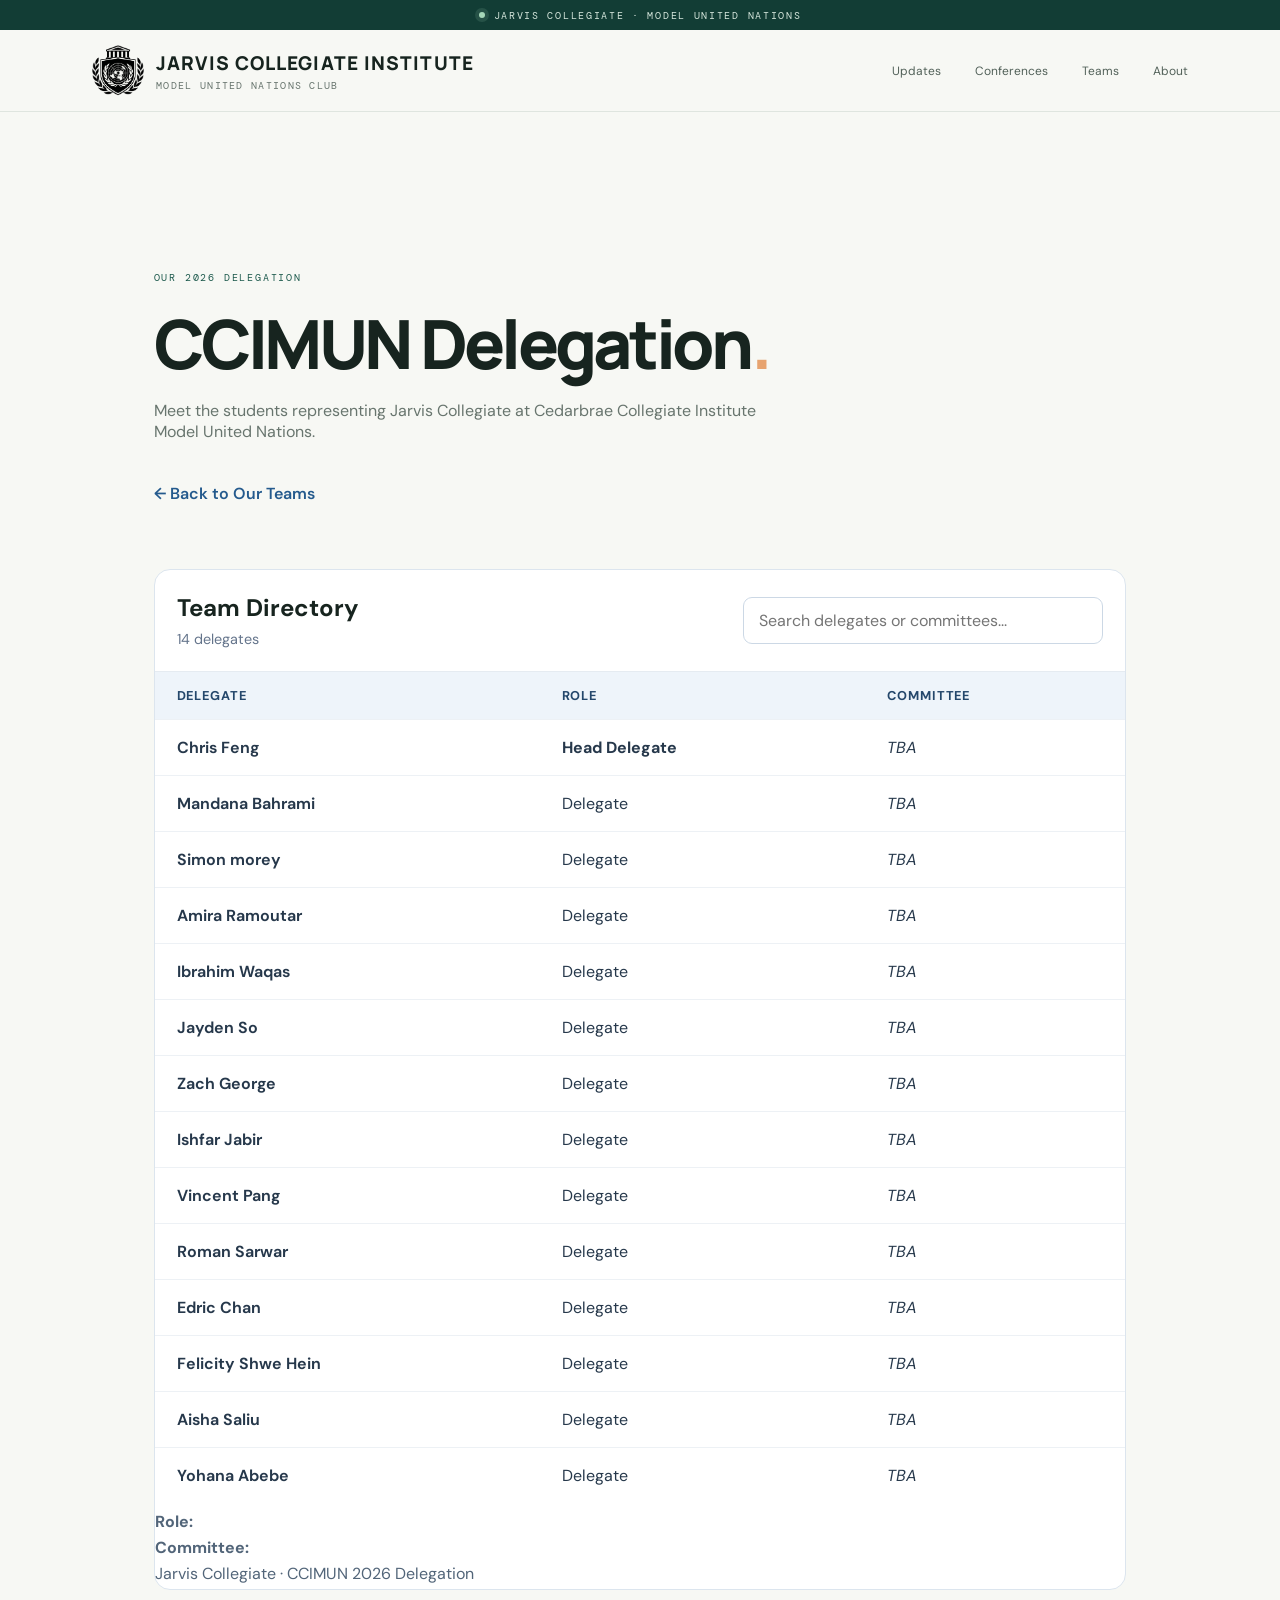
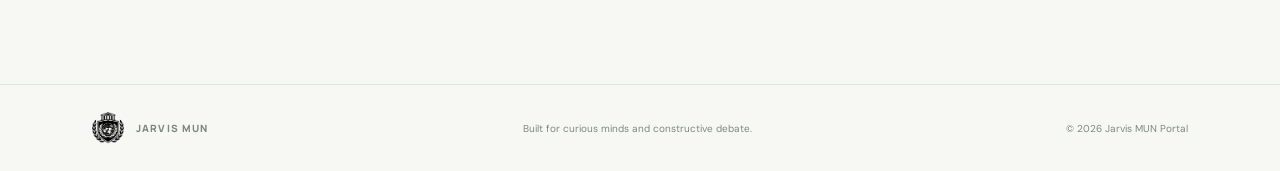
==== ccimun.html @ 32ddd1d3 "Refactor detail-card styles and animations" ====
<!DOCTYPE html>
<html lang="en">
<head>
  <meta charset="UTF-8">
  <meta name="viewport" content="width=device-width, initial-scale=1.0">
  <meta name="theme-color" content="#123d75">
  <title>CCIMUN Delegation | Jarvis MUN</title>
  <link rel="stylesheet" href="styles.css">
  <link rel="icon" type="image/png" href="JCIMUNWHITE.png">

  <style>
    .delegation-hero {
      padding: 65px 0 35px;
    }

    .delegation-subtitle {
      color: var(--muted);
      max-width: 650px;
    }

    .roster-panel {
      margin-top: 30px;
      background: white;
      border: 1px solid #dce5ee;
      border-radius: 16px;
      overflow: hidden;
    }

    .roster-toolbar {
      padding: 22px;
      display: flex;
      justify-content: space-between;
      align-items: center;
      gap: 16px;
      flex-wrap: wrap;
      border-bottom: 1px solid #e5ebf1;
    }

    .roster-search {
      width: 100%;
      max-width: 360px;
      padding: 12px 15px;
      border: 1px solid #ccd8e5;
      border-radius: 9px;
      font: inherit;
    }

    .roster-count {
      color: #64748b;
      font-size: 0.9rem;
    }

    .table-scroll {
      overflow-x: auto;
    }

    .roster-table {
      width: 100%;
      border-collapse: collapse;
      min-width: 600px;
      text-align: left;
    }

    .roster-table th {
      background: #eef4fa;
      color: #24476b;
      padding: 15px 22px;
      font-size: 0.8rem;
      text-transform: uppercase;
      letter-spacing: 0.07em;
    }

    .roster-table td {
      padding: 17px 22px;
      border-top: 1px solid #edf1f5;
      color: #26384b;
    }

    .roster-table tbody tr {
      cursor: pointer;
      transition: background 0.2s;
    }

    .roster-table tbody tr:hover,
    .roster-table tbody tr.selected {
      background: #f2f7fc;
    }

    .delegate-name {
      font-weight: 650;
      color: #173e68;
    }

    .role-label {
      color: #526579;
    }

    .head-delegate {
      color: #245a8d;
      font-weight: 700;
    }

    .committee-tba {
      color: #64748b;
      font-style: italic;
    }

    detail-card {
  padding: 18px 22px 20px;
  border-top: 1px solid #d6e3f0;
  animation: detailReveal 0.22s ease-out;
}

.detail-card h3 {
  margin: 0 0 8px;
  color: #173e68;
}

.detail-card p {
  margin: 5px 0;
  color: #526579;
}

@keyframes detailReveal {
  from { opacity: 0; transform: translateY(-6px); }
  to { opacity: 1; transform: translateY(0); }
}

    .empty-state {
      display: none;
      padding: 30px;
      text-align: center;
      color: #64748b;
    }

    .back-link {
      display: inline-block;
      margin-top: 25px;
      color: #245a8d;
      text-decoration: none;
      font-weight: 600;
    }

    @media (max-width: 600px) {
      .delegation-hero {
        padding-top: 40px;
      }

      .roster-toolbar {
        align-items: stretch;
      }

      .roster-search {
        max-width: none;
      }
    }
  </style>
</head>

<body>

  <div class="announcement-bar">
    <span class="pulse"></span>
    JARVIS COLLEGIATE · MODEL UNITED NATIONS
  </div>

  <header class="site-header">
    <a class="brand" href="index.html">
      <span class="brand-mark">
        <img src="JCIMUNBLACK.png" alt="Jarvis MUN Logo">
      </span>
      <span class="brand-text">
        <strong>JARVIS COLLEGIATE INSTITUTE</strong>
        <small>MODEL UNITED NATIONS CLUB</small>
      </span>
    </a>

    <button class="menu-toggle" id="menuToggle"
      aria-label="Toggle navigation" aria-expanded="false">☰</button>

    <nav id="mainNav">
      <a href="index.html#updates">Updates</a>
      <a href="index.html#conferences">Conferences</a>
      <a href="teams.html">Teams</a>
      <a href="index.html#about">About</a>
    </nav>
  </header>

  <main class="section">

    <section class="delegation-hero">
      <div class="eyebrow">OUR 2026 DELEGATION</div>

      <h1>CCIMUN Delegation<span class="period">.</span></h1>

      <p class="delegation-subtitle">
        Meet the students representing Jarvis Collegiate at
        Cedarbrae Collegiate Institute Model United Nations.
      </p>

      <a class="back-link" href="teams.html">← Back to Our Teams</a>
    </section>

    <section class="roster-panel">

      <div class="roster-toolbar">
        <div>
          <h2 style="margin: 0 0 5px;">Team Directory</h2>
          <span class="roster-count" id="rosterCount">
            14 delegates
          </span>
        </div>

        <input
          type="search"
          class="roster-search"
          id="rosterSearch"
          placeholder="Search delegates or committees..."
          aria-label="Search delegates or committees"
        >
      </div>

      <div class="table-scroll">
        <table class="roster-table">
          <thead>
            <tr>
              <th>Delegate</th>
              <th>Role</th>
              <th>Committee</th>
            </tr>
          </thead>

          <tbody id="rosterBody">

            <tr data-name="Chris Feng" data-role="Head Delegate" data-committee="TBA">
              <td class="delegate-name">Chris Feng</td>
              <td class="head-delegate">Head Delegate</td>
              <td class="committee-tba">TBA</td>
            </tr>

            <tr data-name="Mandana Bahrami" data-role="Delegate" data-committee="TBA">
              <td class="delegate-name">Mandana Bahrami</td>
              <td class="role-label">Delegate</td>
              <td class="committee-tba">TBA</td>
            </tr>

            <tr data-name="Simon morey" data-role="Delegate" data-committee="TBA">
              <td class="delegate-name">Simon morey</td>
              <td class="role-label">Delegate</td>
              <td class="committee-tba">TBA</td>
            </tr>

            <tr data-name="Amira Ramoutar" data-role="Delegate" data-committee="TBA">
              <td class="delegate-name">Amira Ramoutar</td>
              <td class="role-label">Delegate</td>
              <td class="committee-tba">TBA</td>
            </tr>

            <tr data-name="Ibrahim Waqas" data-role="Delegate" data-committee="TBA">
              <td class="delegate-name">Ibrahim Waqas</td>
              <td class="role-label">Delegate</td>
              <td class="committee-tba">TBA</td>
            </tr>

            <tr data-name="Jayden So" data-role="Delegate" data-committee="TBA">
              <td class="delegate-name">Jayden So</td>
              <td class="role-label">Delegate</td>
              <td class="committee-tba">TBA</td>
            </tr>

            <tr data-name="Zach George" data-role="Delegate" data-committee="TBA">
              <td class="delegate-name">Zach George</td>
              <td class="role-label">Delegate</td>
              <td class="committee-tba">TBA</td>
            </tr>

            <tr data-name="Ishfar Jabir" data-role="Delegate" data-committee="TBA">
              <td class="delegate-name">Ishfar Jabir</td>
              <td class="role-label">Delegate</td>
              <td class="committee-tba">TBA</td>
            </tr>

            <tr data-name="Vincent Pang" data-role="Delegate" data-committee="TBA">
              <td class="delegate-name">Vincent Pang</td>
              <td class="role-label">Delegate</td>
              <td class="committee-tba">TBA</td>
            </tr>

            <tr data-name="Roman Sarwar" data-role="Delegate" data-committee="TBA">
              <td class="delegate-name">Roman Sarwar</td>
              <td class="role-label">Delegate</td>
              <td class="committee-tba">TBA</td>
            </tr>

            <tr data-name="Edric Chan" data-role="Delegate" data-committee="TBA">
              <td class="delegate-name">Edric Chan</td>
              <td class="role-label">Delegate</td>
              <td class="committee-tba">TBA</td>
            </tr>

            <tr data-name="Felicity Shwe Hein" data-role="Delegate" data-committee="TBA">
              <td class="delegate-name">Felicity Shwe Hein</td>
              <td class="role-label">Delegate</td>
              <td class="committee-tba">TBA</td>
            </tr>

            <tr data-name="Aisha Saliu" data-role="Delegate" data-committee="TBA">
              <td class="delegate-name">Aisha Saliu</td>
              <td class="role-label">Delegate</td>
              <td class="committee-tba">TBA</td>
            </tr>

            <tr data-name="Yohana Abebe" data-role="Delegate" data-committee="TBA">
              <td class="delegate-name">Yohana Abebe</td>
              <td class="role-label">Delegate</td>
              <td class="committee-tba">TBA</td>
            </tr>

          </tbody>
        </table>
      </div>

      <div class="empty-state" id="emptyState">
        No matching delegates found.
      </div>

      <div class="detail-card" id="detailCard">
        <h3 id="detailName"></h3>
        <p><strong>Role:</strong> <span id="detailRole"></span></p>
        <p><strong>Committee:</strong> <span id="detailCommittee"></span></p>
        <p>Jarvis Collegiate · CCIMUN 2026 Delegation</p>
      </div>

    </section>

  </main>

  <footer>
    <a class="brand footer-brand" href="index.html">
      <span class="brand-mark">
        <img src="JCIMUNBLACK.png" alt="Jarvis MUN Logo">
      </span>
      <span class="brand-text">
        <strong>JARVIS MUN</strong>
      </span>
    </a>

    <span>Built for curious minds and constructive debate.</span>
    <span>© <span id="year"></span> Jarvis MUN Portal</span>
  </footer>

  <script>
    document.getElementById("year").textContent =
      new Date().getFullYear();

    // Mobile navigation
    const menuToggle = document.getElementById("menuToggle");
    const mainNav = document.getElementById("mainNav");

    menuToggle.addEventListener("click", () => {
      const isOpen = mainNav.classList.toggle("open");
      menuToggle.setAttribute("aria-expanded", isOpen);
    });

    // Searchable roster
    const searchInput = document.getElementById("rosterSearch");
    const rosterRows = Array.from(
      document.querySelectorAll("#rosterBody tr")
    );
    const rosterCount = document.getElementById("rosterCount");
    const emptyState = document.getElementById("emptyState");
    const detailCard = document.getElementById("detailCard");

    function filterRoster() {
      const query = searchInput.value.trim().toLowerCase();
      let visibleCount = 0;

      rosterRows.forEach(row => {
        const searchableText = (
          row.dataset.name + " " +
          row.dataset.role + " " +
          row.dataset.committee
        ).toLowerCase();

        const matches = searchableText.includes(query);

        row.style.display = matches ? "" : "none";

        if (matches) {
          visibleCount++;
        } else {
          row.classList.remove("selected");
        }
      });

      rosterCount.textContent =
        visibleCount + (visibleCount === 1 ? " delegate" : " delegates");

      emptyState.style.display =
        visibleCount === 0 ? "block" : "none";

      if (visibleCount === 0) {
        detailCard.classList.remove("active");
      }
    }

    searchInput.addEventListener("input", filterRoster);

    // Click a delegate to show their details
    rosterRows.forEach(row => {
      row.addEventListener("click", () => {
        rosterRows.forEach(otherRow =>
          otherRow.classList.remove("selected")
        );

        row.classList.add("selected");

        document.getElementById("detailName").textContent =
          row.dataset.name;

        document.getElementById("detailRole").textContent =
          row.dataset.role;

        document.getElementById("detailCommittee").textContent =
          row.dataset.committee;

        detailCard.classList.add("active");
      });
    });
  </script>

</body>
</html>
---- styles.css ----
@import url('https://fonts.googleapis.com/css2?family=DM+Mono:wght@400;500&family=DM+Sans:wght@400;500;600;700&family=Manrope:wght@400;500;600;700;800&display=swap');
:root{--green:#123d35;--green2:#1d5a4d;--mint:#dcebe2;--paper:#f7f8f4;--ink:#17241f;--muted:#68756e;--line:#dfe5df;--orange:#e7a36f;--white:#fff;--radius:18px;--shadow:0 20px 60px #123d3512}
*{box-sizing:border-box}html{scroll-behavior:smooth;scroll-padding-top:90px}body{margin:0;background:var(--paper);color:var(--ink);font-family:'DM Sans',sans-serif;-webkit-font-smoothing:antialiased}a{color:inherit;text-decoration:none}button,input,select,textarea{font:inherit}button,a{ -webkit-tap-highlight-color:transparent}button{cursor:pointer}.announcement-bar{height:30px;background:var(--green);color:#d5e6dc;display:flex;align-items:center;justify-content:center;gap:9px;font:10px 'DM Mono',monospace;letter-spacing:1.7px}.pulse,.live-dot{width:6px;height:6px;border-radius:50%;background:#a5d6b8;display:inline-block;box-shadow:0 0 0 4px #a5d6b822}.site-header{height:82px;display:flex;align-items:center;justify-content:space-between;padding:0 7.2%;border-bottom:1px solid var(--line);background:#f7f8f4ed;backdrop-filter:blur(14px);position:sticky;top:0;z-index:20}.brand{display:flex;align-items:center;gap:12px}.brand-mark{display:grid;place-items:center;position:relative;width:39px;height:39px;background:transparent;color:white;font-family:Manrope,sans-serif;font-size:19px;font-weight:800;border-radius:11px;letter-spacing:-3px;padding-right:3px}.brand-mark span{color:#9ed2b1}.brand-text{display:flex;flex-direction:column;gap:3px}.brand-text strong{font:800 19px Manrope,sans-serif;letter-spacing:1.1px}.brand-text small{font:10px 'DM Mono',monospace;color:var(--muted);letter-spacing:1.3px}nav{display:flex;align-items:center;gap:34px;font-size:12px;color:#526159}nav a{transition:color .2s}nav a:hover,.text-link:hover{color:var(--green2)}.button{display:inline-flex;align-items:center;justify-content:center;gap:18px;padding:14px 19px;border-radius:8px;border:1px solid transparent;font-size:12px;font-weight:700;transition:transform .2s,background .2s,box-shadow .2s}.button:hover{transform:translateY(-2px)}.button-primary{background:var(--green);color:#fff;box-shadow:0 8px 18px #123d351c}.button-primary:hover{background:var(--green2);box-shadow:0 12px 25px #123d3527}.button-outline{border-color:#cdd8d0;background:transparent;color:var(--green)}.button-small{padding:10px 14px;font-size:11px}.button-light{background:#fff;color:var(--green);align-self:center}.button-light:hover{background:#e9f2ec}.menu-toggle{display:none;background:none;border:0;font-size:23px;color:var(--green)}
.hero{display:grid;grid-template-columns:1.02fr .98fr;min-height:550px;padding:76px 10% 70px 12%;gap:35px;align-items:center;overflow:hidden}.hero-copy{position:relative;z-index:2;animation:rise .7s ease both}.eyebrow{font:10px 'DM Mono',monospace;letter-spacing:1.8px;color:var(--green2);display:flex;align-items:center;gap:10px}.eyebrow-line{width:23px;height:1px;background:var(--orange)}h1,h2,p{margin-top:0}h1{font:800 clamp(44px,5.3vw,72px)/1.08 Manrope,sans-serif;letter-spacing:-3.7px;margin:23px 0 20px}h1 em,h2 em{font-style:normal;color:var(--green2)}.hero-intro{max-width:435px;color:var(--muted);font-size:14px;line-height:1.9}.hero-actions{display:flex;align-items:center;gap:25px;margin-top:29px}.text-link{font-size:12px;font-weight:700;transition:color .2s}.hero-note{display:flex;align-items:center;gap:10px;font-size:10px;color:var(--muted);margin-top:37px;letter-spacing:.3px}.live-dot{background:#4d9a6d}.hero-art{height:385px;position:relative;display:grid;place-items:center;animation:fade .9s .1s both}.globe{width:min(290px,65vw);aspect-ratio:1;border-radius:50%;position:relative;overflow:hidden;background:radial-gradient(circle at 30% 27%,#b9d9c3 0,#6da98b 22%,#347963 55%,#123d35 100%);box-shadow:inset -25px -15px 40px #092e2b77,0 25px 70px #123d3527}.globe:before,.globe:after{content:"";position:absolute;border:1px solid #e0f4e377;border-radius:50%;inset:0 27%}.globe:after{inset:0 42%;border-color:#e0f4e34f}.globe-long{position:absolute;inset:0 15%;border:1px solid #e0f4e34f;border-radius:50%}.globe-lat{position:absolute;left:-4%;right:-4%;top:28%;height:44%;border:1px solid #e0f4e366;border-radius:50%}.globe-lat-two{top:42%;height:16%;border-color:#e0f4e34f}.globe-shine{position:absolute;inset:0;background:linear-gradient(120deg,#fff3 0%,transparent 38%,#061e1d35 78%)}.orbit{position:absolute;border:1px solid #b7cfc0;width:370px;height:125px;border-radius:50%;transform:rotate(-31deg)}.orbit-two{width:355px;height:185px;transform:rotate(52deg);border-color:#e7a36f8a}.floating-card{position:absolute;z-index:3;display:flex;align-items:center;gap:11px;padding:14px 16px;background:#fff;border:1px solid #e8ede7;border-radius:12px;box-shadow:var(--shadow);animation:float 5s ease-in-out infinite}.floating-card b,.floating-card small{display:block}.floating-card b{font-size:11px}.floating-card small{font-size:10px;color:var(--muted);margin-top:4px}.card-top{top:41px;right:-3px}.card-bottom{bottom:35px;left:-12px;animation-delay:-2s}.mini-icon{display:grid;place-items:center;width:31px;height:31px;border-radius:9px;background:#e8f1e9;color:var(--green);font-size:18px}.mini-number{font:15px 'DM Mono',monospace;color:#bf8053}.art-caption{position:absolute;bottom:0;right:3px;font:9px 'DM Mono',monospace;letter-spacing:1.5px;color:#819188}.art-caption span{color:var(--orange);padding:0 5px}.ticker{background:#e8eee7;border-top:1px solid #dfe7df;border-bottom:1px solid #dfe7df;overflow:hidden;padding:17px 0;white-space:nowrap}.ticker div{display:flex;justify-content:space-around;gap:36px;font:10px 'DM Mono',monospace;letter-spacing:2px;color:#6d7f73}.ticker span{color:var(--green)}
.section{padding:94px 12%}.section-heading{display:flex;align-items:end;justify-content:space-between;gap:30px;margin-bottom:38px}.section-heading h2,.about-section h2{font:800 clamp(30px,3.5vw,43px)/1.2 Manrope,sans-serif;letter-spacing:-1.8px;margin:13px 0 0}.period{color:var(--orange)}.section-heading>p{max-width:310px;margin:0;color:var(--muted);font-size:12px;line-height:1.8}.updates-layout{display:grid;grid-template-columns:1fr 1fr;gap:18px}.featured-update{min-height:250px;border-radius:var(--radius);padding:29px;background:var(--green);color:#fff;display:flex;flex-direction:column;justify-content:space-between;position:relative;overflow:hidden;transition:transform .25s}.featured-update:hover{transform:translateY(-3px)}.featured-update:after{content:"✳";position:absolute;font-size:175px;color:#ffffff09;right:-4px;bottom:-65px}.tag{display:inline-flex;width:max-content;align-items:center;padding:7px 9px;border-radius:5px;background:#ffffff18;color:#e1eee5;font:9px 'DM Mono',monospace;letter-spacing:1.2px;text-transform:uppercase}.update-date{font:10px 'DM Mono',monospace;color:#a7c7b3;margin-top:17px}.featured-update h3{font:700 24px/1.25 Manrope,sans-serif;letter-spacing:-.7px;max-width:390px;margin:10px 0}.featured-update p{font-size:12px;line-height:1.8;color:#d1e0d5;max-width:390px;margin:0}.update-arrow{align-self:flex-end;color:#c5e0ce;font-size:22px}.updates-list{display:flex;flex-direction:column}.update-row{display:grid;grid-template-columns:50px 1fr 20px;gap:14px;align-items:start;padding:20px 3px;border-bottom:1px solid var(--line);transition:padding .2s}.update-row:first-child{padding-top:7px}.update-row:hover{padding-left:7px}.date-block{background:#e7eee7;border-radius:8px;text-align:center;padding:9px 3px}.date-block strong{font:700 19px Manrope,sans-serif;display:block}.date-block small{font:9px 'DM Mono',monospace;color:var(--muted)}.update-row h3{font-size:13px;margin:2px 0 7px}.update-row p{font-size:11px;line-height:1.65;color:var(--muted);margin:0}.row-arrow{color:#8c9b90}
.conferences-section{background:#eff2ed}.filter-row{display:flex;justify-content:space-between;align-items:center;margin-bottom:19px}.result-count{font:9px 'DM Mono',monospace;letter-spacing:1.4px;color:#7d8b80}.search-box{display:flex;align-items:center;gap:9px;border:1px solid #d7dfd7;background:#f8faf7;border-radius:8px;padding:0 12px;width:240px}.search-box span{font-size:22px;color:#7a8b7f}.search-box input{width:100%;border:0;outline:0;background:transparent;padding:12px 0;font-size:11px}.conference-grid{display:grid;grid-template-columns:repeat(3,1fr);gap:16px}.conference-card{background:#fff;border:1px solid #e2e8e1;border-radius:13px;padding:22px;display:flex;flex-direction:column;min-height:255px;transition:transform .25s,box-shadow .25s}.conference-card:hover{transform:translateY(-4px);box-shadow:0 14px 30px #123d3510}.conference-top{display:flex;justify-content:space-between;align-items:center;gap:8px}.conference-type{font:9px 'DM Mono',monospace;letter-spacing:1px;color:var(--green2);text-transform:uppercase}.status{font:9px 'DM Mono',monospace;padding:6px 7px;border-radius:4px;background:#edf4ed;color:#44775b;white-space:nowrap}.status.planning{background:#f8eee4;color:#98643b}.conference-card h3{font:700 17px/1.35 Manrope,sans-serif;letter-spacing:-.4px;margin:19px 0 8px}.conference-card p{font-size:11px;line-height:1.7;color:var(--muted);margin:0 0 20px}.conference-meta{margin-top:auto;border-top:1px solid #edf0ec;padding-top:15px;display:flex;justify-content:space-between;align-items:center;font-size:10px;color:#65746a}.conference-meta b{font-weight:600;color:#34473b}.conference-link{border:0;background:none;color:var(--green2);font-weight:700;font-size:11px;padding:0}.empty-state{padding:30px;text-align:center;color:var(--muted);font-size:13px}.hidden{display:none!important}
.cta-section{margin:30px 8% 0;padding:48px 7%;background:var(--green);color:#fff;border-radius:20px;display:grid;grid-template-columns:55px 1fr auto;gap:20px;align-items:center;position:relative;overflow:hidden}.cta-section:after{content:"";position:absolute;right:18%;top:-110px;width:250px;height:250px;border:1px solid #ffffff15;border-radius:50%;box-shadow:0 0 0 35px #ffffff08,0 0 0 70px #ffffff05;pointer-events:none}.cta-symbol{font-size:35px;color:#b5d7bd;align-self:start}.eyebrow-light{color:#b7d4c0}.cta-section h2{font:700 clamp(22px,3vw,32px)/1.2 Manrope,sans-serif;letter-spacing:-1px;margin:14px 0 10px}.cta-section p{font-size:11px;color:#c5d9ca;margin:0;line-height:1.7}.cta-section .button{position:relative;z-index:1;white-space:nowrap}
.about-section{display:grid;grid-template-columns:.8fr 1.1fr 1fr;gap:28px;align-items:start;padding-top:88px;padding-bottom:90px}.about-number{font:9px 'DM Mono',monospace;letter-spacing:1.4px;color:#809086;padding-top:8px}.about-section h2{margin:0}.about-section p{font-size:12px;line-height:1.9;color:var(--muted)}.about-section .muted{font-size:10px;color:#879289}
footer{border-top:1px solid var(--line);padding:27px 7.2%;display:flex;align-items:center;justify-content:space-between;gap:20px;color:#7d8980;font-size:10px}.footer-brand .brand-mark{width:32px;height:32px;font-size:16px;border-radius:9px}.footer-brand .brand-text strong{font-size:10px}.footer-brand .brand-text small{font-size:11px}
.modal{width:min(460px,calc(100% - 28px));border:1px solid var(--line);border-radius:18px;padding:32px;background:var(--paper);color:var(--ink);box-shadow:0 30px 100px #071b1760;max-height:90vh;overflow:auto}.modal::backdrop{background:#0c211c99;backdrop-filter:blur(4px)}.modal[open]{animation:modalIn .22s ease-out}.modal-close-form{display:flex;justify-content:flex-end;margin:-12px -12px 5px}.icon-button{border:0;background:transparent;font-size:28px;color:var(--muted);line-height:1}.modal-kicker{font:9px 'DM Mono',monospace;letter-spacing:1.5px;color:var(--green2)}.modal h2{font:800 30px Manrope,sans-serif;letter-spacing:-1px;margin:10px 0}.modal-copy{font-size:12px;color:var(--muted);line-height:1.7}.stack-form{display:flex;flex-direction:column;gap:9px;margin-top:20px}.stack-form label{font-size:11px;font-weight:700;margin-top:6px}.stack-form input,.stack-form select,.stack-form textarea{width:100%;border:1px solid #d5ded5;border-radius:7px;padding:12px;background:#fff;outline:none;font-size:12px;color:var(--ink)}.stack-form input:focus,.stack-form select:focus,.stack-form textarea:focus{border-color:#4e8a6c;box-shadow:0 0 0 3px #4e8a6c19}.stack-form textarea{resize:vertical}.stack-form .button{margin-top:8px}.optional{color:var(--muted);font-weight:400}.form-footnote{font-size:10px;line-height:1.6;color:#7b877e;margin:16px 0 0}.toast{position:fixed;bottom:22px;left:50%;transform:translate(-50%,20px);opacity:0;pointer-events:none;background:#172f27;color:white;padding:13px 18px;border-radius:9px;font-size:12px;box-shadow:var(--shadow);transition:opacity .25s,transform .25s;z-index:40;max-width:calc(100% - 30px);text-align:center}.toast.show{opacity:1;transform:translate(-50%,0)}
@keyframes rise{from{opacity:0;transform:translateY(16px)}to{opacity:1;transform:translateY(0)}}@keyframes fade{from{opacity:0}to{opacity:1}}@keyframes float{0%,100%{transform:translateY(0)}50%{transform:translateY(-7px)}}@keyframes modalIn{from{opacity:0;transform:translateY(8px) scale(.99)}to{opacity:1;transform:translateY(0) scale(1)}}@media(prefers-reduced-motion:reduce){*,*:before,*:after{scroll-behavior:auto!important;animation-duration:.01ms!important;animation-iteration-count:1!important;transition-duration:.01ms!important}}
@media(max-width:900px){.site-header{padding:0 5%}.hero{padding:60px 7%;gap:10px}.hero-art{transform:scale(.9)}.section{padding:75px 7%}.conference-grid{grid-template-columns:repeat(2,1fr)}.cta-section{margin:20px 4% 0;padding:38px 5%}.about-section{grid-template-columns:.7fr 1fr;gap:20px}.about-section>div:last-child{grid-column:2}.updates-layout{gap:14px}}
@media(max-width:640px){.announcement-bar{font-size:8px;letter-spacing:1.2px}.site-header{height:70px}.menu-toggle{display:block}nav{display:none;position:absolute;left:0;right:0;top:69px;background:var(--paper);padding:20px 6% 24px;border-bottom:1px solid var(--line);box-shadow:0 15px 20px #123d350b;flex-direction:column;align-items:stretch;gap:20px}nav.open{display:flex}nav a{font-size:13px}.hero{grid-template-columns:1fr;padding:54px 7% 35px;gap:5px}.hero h1{font-size:clamp(45px,12vw,62px);letter-spacing:-2.8px}.hero-intro{font-size:13px}.hero-note{margin-top:26px}.hero-art{height:330px;transform:none;margin:0 -8px}.globe{width:230px}.orbit{width:300px;height:110px}.orbit-two{width:285px;height:150px}.card-top{right:0;top:25px}.card-bottom{left:0;bottom:32px}.floating-card{padding:11px}.art-caption{right:5px;bottom:1px;font-size:8px}.ticker{padding:14px 0}.ticker div{justify-content:flex-start;gap:22px;animation:marquee 24s linear infinite;width:max-content}.section{padding:62px 6%}.section-heading{align-items:flex-start;flex-direction:column;gap:12px;margin-bottom:27px}.section-heading h2{font-size:34px}.section-heading>p{max-width:100%}.updates-layout{grid-template-columns:1fr}.featured-update{min-height:230px}.updates-list{margin-top:5px}.conference-grid{grid-template-columns:1fr}.conference-card{min-height:220px}.filter-row{align-items:flex-start;gap:14px;flex-direction:column}.search-box{width:100%}.cta-section{grid-template-columns:35px 1fr;padding:30px 23px;gap:14px;margin:8px 4% 0}.cta-symbol{font-size:28px}.cta-section .button{grid-column:2;justify-self:start}.about-section{grid-template-columns:1fr;gap:15px;padding-top:62px;padding-bottom:62px}.about-section>div:last-child{grid-column:auto}.about-section h2{font-size:34px}footer{padding:25px 6%;flex-wrap:wrap;gap:16px}footer>span:nth-child(2){order:3;width:100%}.modal{padding:25px}.hero-actions{gap:17px}.hero-actions .button{padding:13px}.text-link{font-size:11px}}
@keyframes marquee{to{transform:translateX(-20%)}}
.brand-mark {
  width: 52px;
  height: 52px;
  min-width: 52px;
  min-height: 52px;
  overflow: hidden;
  flex-shrink: 0;
  padding: 0;
  background: transparent;
}

.brand-mark img {
  display: block;
  width: 100%;
  height: 100%;
  max-width: 100%;
  max-height: 100%;
  object-fit: contain;
}
.footer-brand .brand-mark {
  width: 32px;
  height: 32px;
  min-width: 32px;
  min-height: 32px;
}
.brand-mark {
  background: transparent !important;
}
.site-header .brand-mark,
footer .brand-mark {
  background: transparent !important;
  background-color: transparent !important;
  border: none !important;
  box-shadow: none !important;
}

.conference-logo {
  display: block;
  width: 100%;
  height: 150px;
  object-fit: contain;
  margin: 18px 0 4px;
  border-radius: 8px;
}

.conference-actions {
  display: flex;
  flex-wrap: wrap;
  gap: 10px;
  margin-top: 18px;
}

.conference-actions .conference-link {
  display: inline-block;
  text-decoration: none;
  border: 1px solid #d7dfd7;
  border-radius: 6px;
  padding: 10px 12px;
  transition: background .2s, color .2s;
}

.conference-actions .conference-link:hover {
  background: #123d35;
  color: #fff;
}

.president-profile {
  display: block;
  max-width: 900px;
  margin: 0 auto;
}

.president-photo {
  float: left;
  width: 180px;
  max-width: 35%;
  height: auto;
  aspect-ratio: 1 / 1;
  object-fit: contain;
  margin: 4px 28px 16px 0;
}

.president-copy {
  display: block;
}

.president-copy h3 {
  font-size: 30px;
  margin-bottom: 14px;
}

.president-bio {
  max-width: none;
  font-size: 14px;
  line-height: 1.85;
  margin: 0 0 16px;
}

.president-profile::after {
  content: "";
  display: block;
  clear: both;
}

/* Keep the layout readable on smaller screens */
@media (max-width: 640px) {
  .president-photo {
    width: 125px;
    max-width: 40%;
    margin-right: 18px;
    margin-bottom: 12px;
  }

  .president-copy h3 {
    font-size: 25px;
  }

  .president-bio {
    font-size: 13px;
    line-height: 1.8;
  }
}
.hero-emblem {
    width: 100px;
    height: 100px;
    object-fit: contain;
    display: block;
    margin: 0 auto;
}
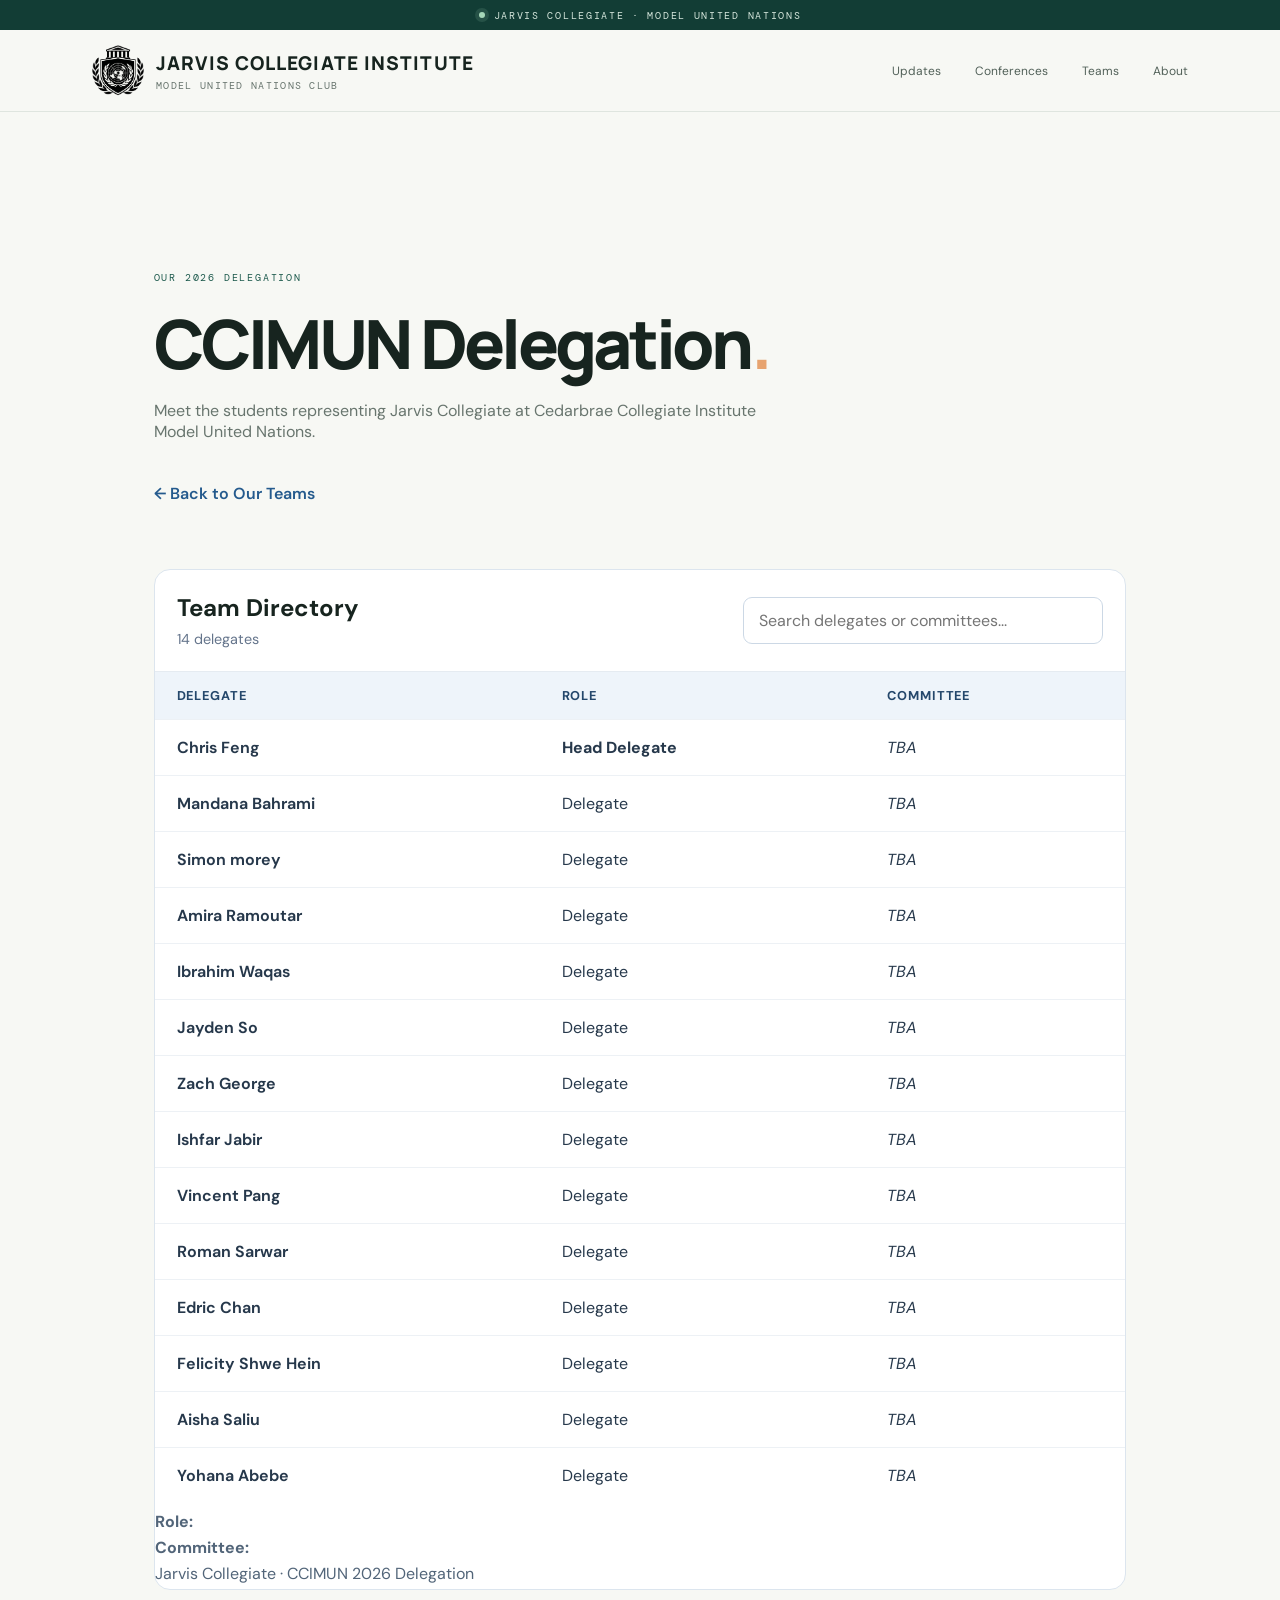
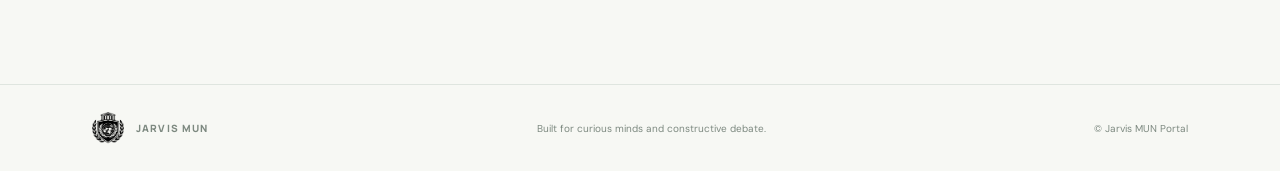
==== commit c854cad8: "Enhance delegate details interaction in ccimun.html Updated delegate details display logic to allow " ====
--- a/ccimun.html
+++ b/ccimun.html
@@ -369,64 +369,86 @@
     );
     const rosterCount = document.getElementById("rosterCount");
     const emptyState = document.getElementById("emptyState");
-    const detailCard = document.getElementById("detailCard");
-
-    function filterRoster() {
-      const query = searchInput.value.trim().toLowerCase();
-      let visibleCount = 0;
-
-      rosterRows.forEach(row => {
-        const searchableText = (
-          row.dataset.name + " " +
-          row.dataset.role + " " +
-          row.dataset.committee
-        ).toLowerCase();
-
-        const matches = searchableText.includes(query);
-
-        row.style.display = matches ? "" : "none";
-
-        if (matches) {
-          visibleCount++;
-        } else {
-          row.classList.remove("selected");
-        }
-      });
-
-      rosterCount.textContent =
-        visibleCount + (visibleCount === 1 ? " delegate" : " delegates");
-
-      emptyState.style.display =
-        visibleCount === 0 ? "block" : "none";
-
-      if (visibleCount === 0) {
-        detailCard.classList.remove("active");
-      }
-    }
-
+
+    function closeDelegateDetails() {
+  const existing = document.querySelector(".detail-row");
+  if (existing) existing.remove();
+
+  rosterRows.forEach(row => row.classList.remove("selected"));
+}
+
+function filterRoster() {
+  const query = searchInput.value.trim().toLowerCase();
+  let visibleCount = 0;
+
+  closeDelegateDetails();
+
+  rosterRows.forEach(row => {
+    const searchableText = (
+      row.dataset.name + " " +
+      row.dataset.role + " " +
+      row.dataset.committee
+    ).toLowerCase();
+
+    const matches = searchableText.includes(query);
+    row.style.display = matches ? "" : "none";
+
+    if (matches) visibleCount++;
+  });
+
+  rosterCount.textContent =
+    visibleCount + (visibleCount === 1 ? " delegate" : " delegates");
+
+  emptyState.style.display =
+    visibleCount === 0 ? "block" : "none";
+}
     searchInput.addEventListener("input", filterRoster);
 
-    // Click a delegate to show their details
+    // Click a delegate to expand details directly beneath their row
     rosterRows.forEach(row => {
       row.addEventListener("click", () => {
-        rosterRows.forEach(otherRow =>
-          otherRow.classList.remove("selected")
-        );
-
+        // Clicking the already-open delegate closes the dropdown
+        if (
+          row.nextElementSibling &&
+          row.nextElementSibling.classList.contains("detail-row")
+        ) {
+          closeDelegateDetails();
+          return;
+        }
+
+        closeDelegateDetails();
         row.classList.add("selected");
 
-        document.getElementById("detailName").textContent =
-          row.dataset.name;
-
-        document.getElementById("detailRole").textContent =
-          row.dataset.role;
-
-        document.getElementById("detailCommittee").textContent =
-          row.dataset.committee;
-
-        detailCard.classList.add("active");
+        const detailRow = document.createElement("tr");
+        detailRow.className = "detail-row";
+
+        const detailCell = document.createElement("td");
+        detailCell.colSpan = 3;
+
+        const detailCard = document.createElement("div");
+        detailCard.className = "detail-card";
+
+        const name = document.createElement("h3");
+        name.textContent = row.dataset.name;
+
+        const role = document.createElement("p");
+        role.innerHTML = "<strong>Role:</strong> ";
+        role.append(document.createTextNode(row.dataset.role));
+
+        const committee = document.createElement("p");
+        committee.innerHTML = "<strong>Committee:</strong> ";
+        committee.append(document.createTextNode(row.dataset.committee));
+
+        const note = document.createElement("p");
+        note.textContent = "Jarvis Collegiate · CCIMUN 2026 Delegation";
+
+        detailCard.append(name, role, committee, note);
+        detailCell.appendChild(detailCard);
+        detailRow.appendChild(detailCell);
+        row.after(detailRow);
       });
     });
+    });
   </script>
 
 </body>
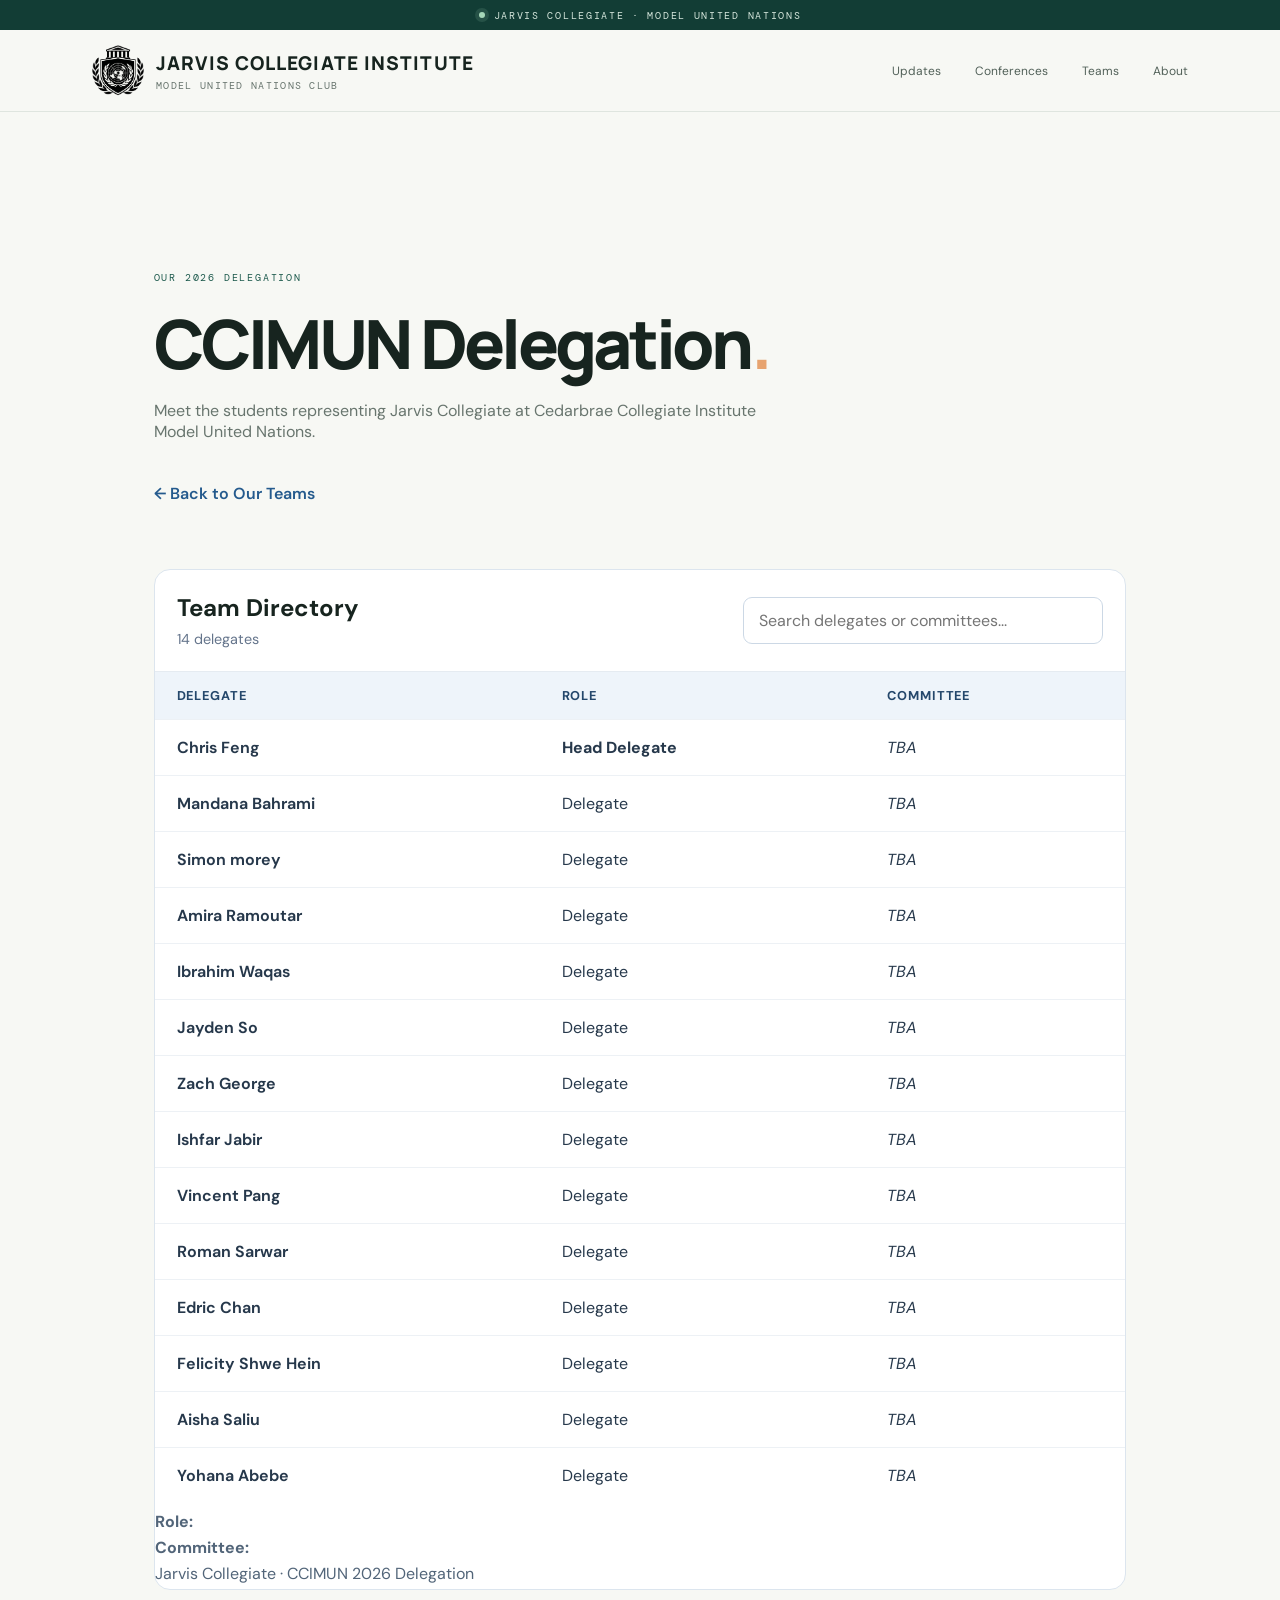
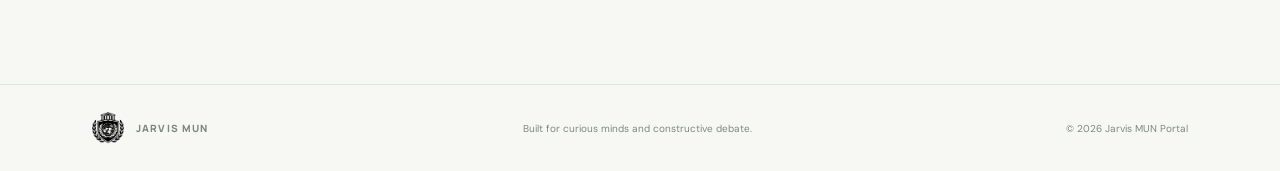
==== commit 4082a5e3: "Remove unnecessary closing bracket from script" ====
--- a/ccimun.html
+++ b/ccimun.html
@@ -448,7 +448,6 @@
         row.after(detailRow);
       });
     });
-    });
   </script>
 
 </body>
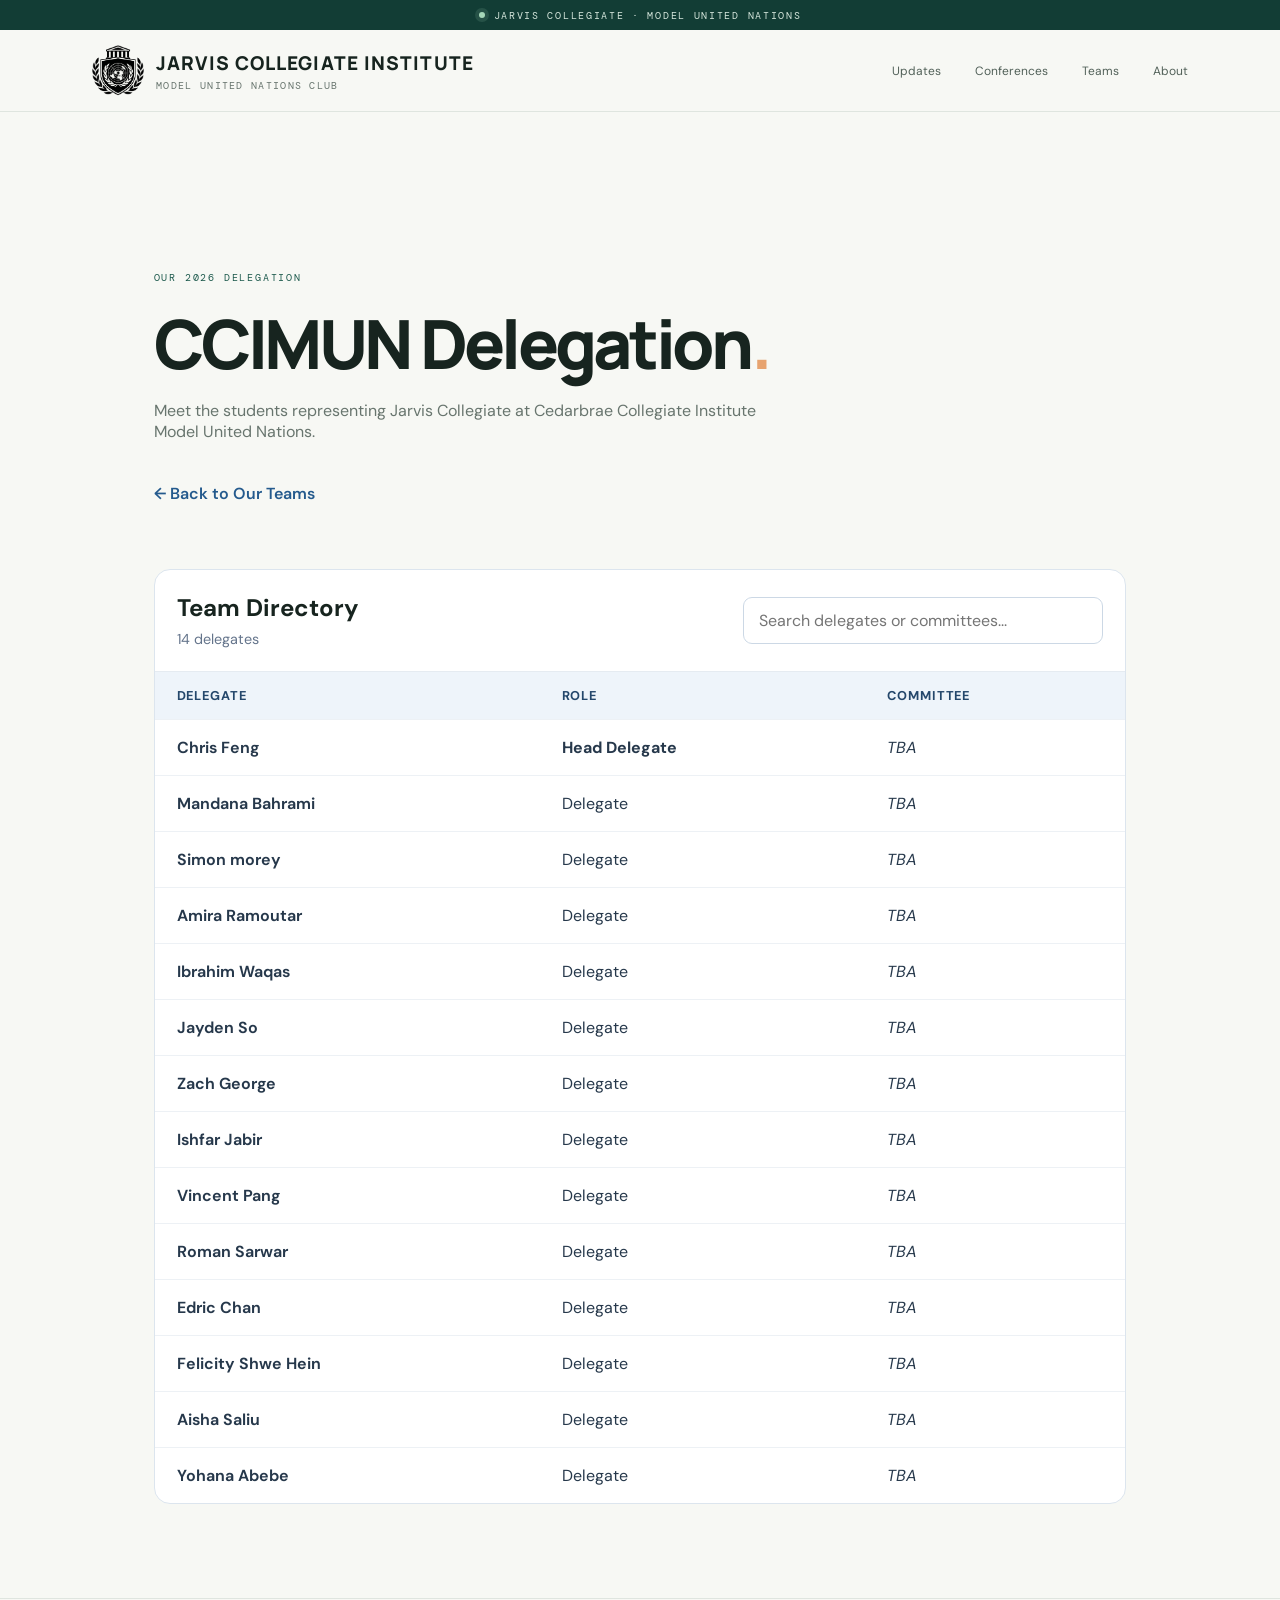
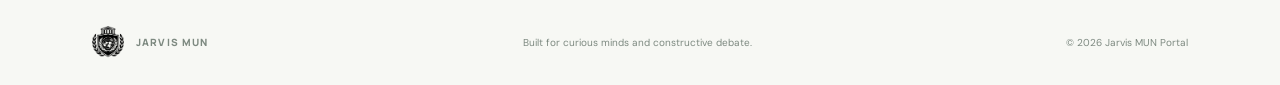
==== commit 21ad32cb: "Remove detail card from ccimun.html Removed detail card section from the HTML." ====
--- a/ccimun.html
+++ b/ccimun.html
@@ -324,12 +324,7 @@
         No matching delegates found.
       </div>
 
-      <div class="detail-card" id="detailCard">
-        <h3 id="detailName"></h3>
-        <p><strong>Role:</strong> <span id="detailRole"></span></p>
-        <p><strong>Committee:</strong> <span id="detailCommittee"></span></p>
-        <p>Jarvis Collegiate · CCIMUN 2026 Delegation</p>
-      </div>
+      
 
     </section>
 
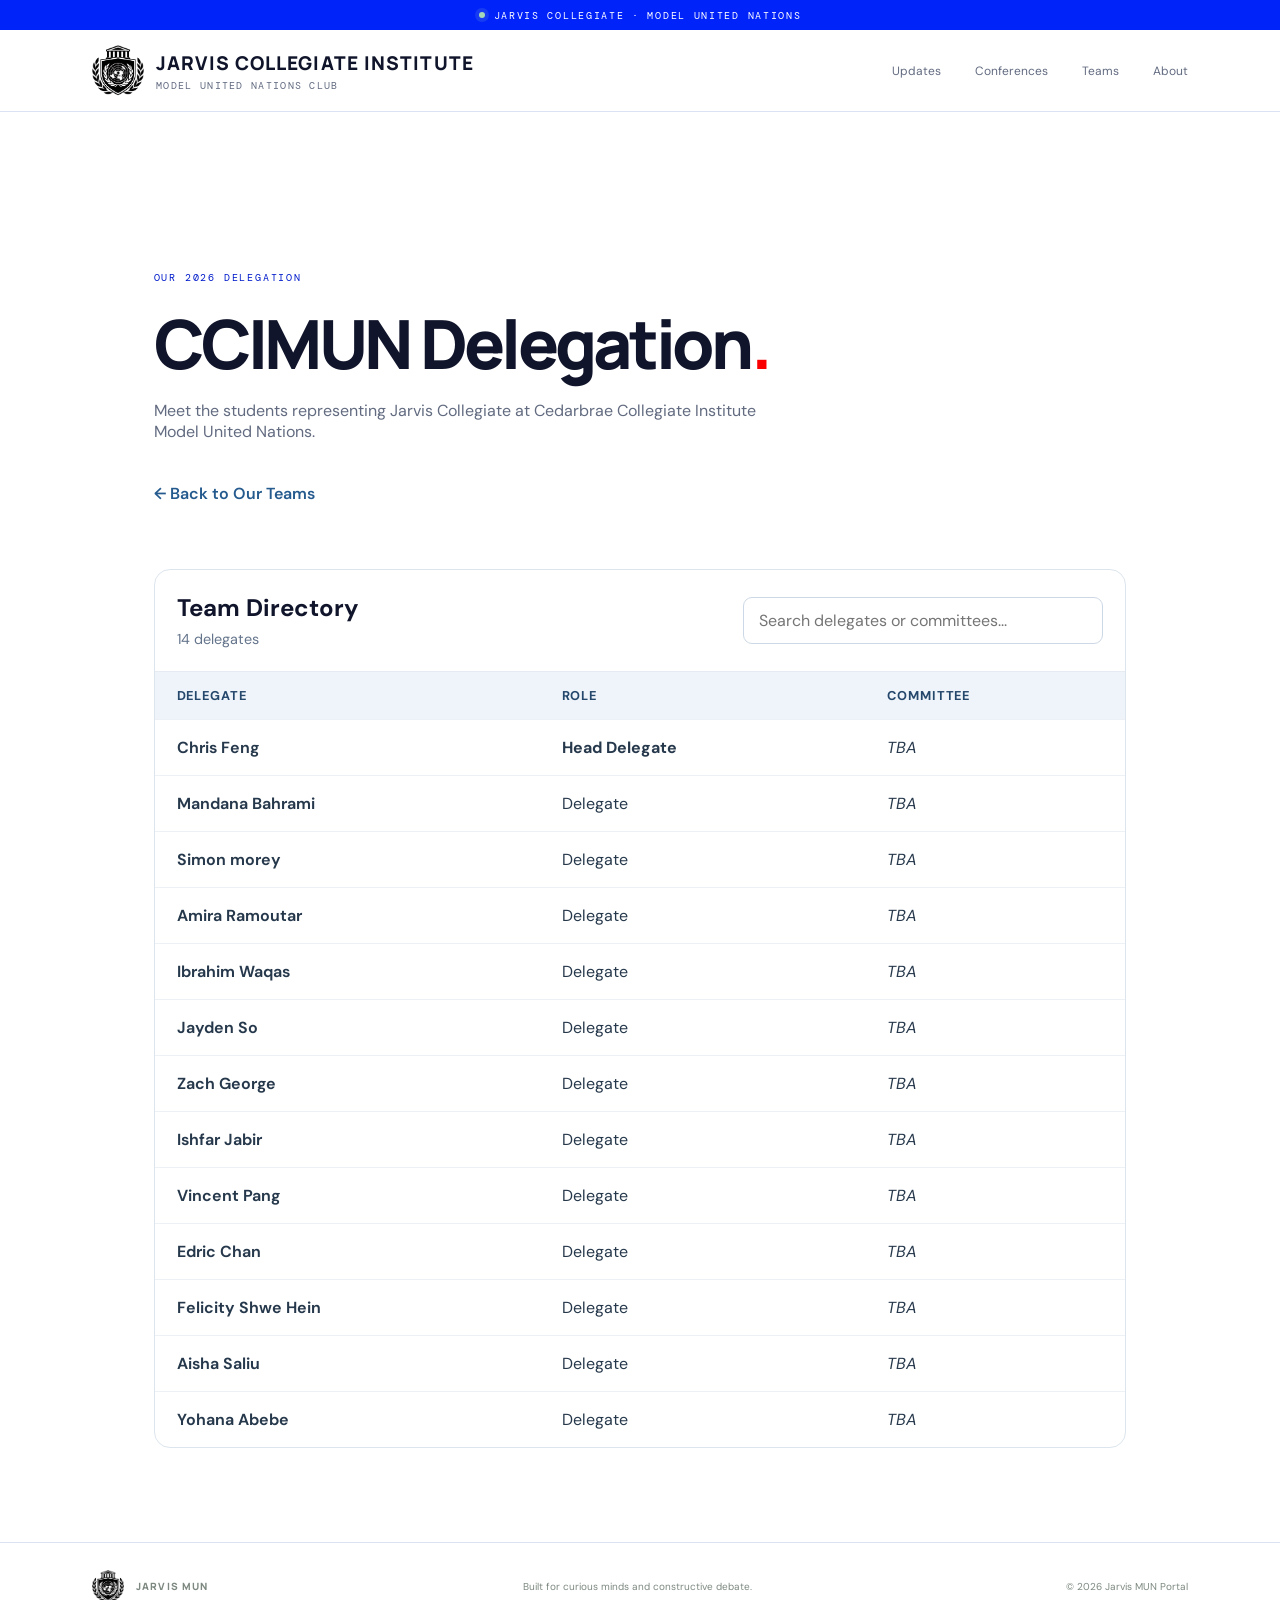
==== commit 74e49b88: "Remove delegate entry for Roman Sarwar Removed the delegate entry for Roman Sarwar from the table." ====
--- a/ccimun.html
+++ b/ccimun.html
@@ -104,8 +104,12 @@
       color: #64748b;
       font-style: italic;
     }
-
-    detail-card {
+.detail-row td {
+  padding: 0;
+  background: #f2f7fc;
+  border-top: 0;
+}
+.detail-card {  
   padding: 18px 22px 20px;
   border-top: 1px solid #d6e3f0;
   animation: detailReveal 0.22s ease-out;
@@ -282,12 +286,6 @@
 
             <tr data-name="Vincent Pang" data-role="Delegate" data-committee="TBA">
               <td class="delegate-name">Vincent Pang</td>
-              <td class="role-label">Delegate</td>
-              <td class="committee-tba">TBA</td>
-            </tr>
-
-            <tr data-name="Roman Sarwar" data-role="Delegate" data-committee="TBA">
-              <td class="delegate-name">Roman Sarwar</td>
               <td class="role-label">Delegate</td>
               <td class="committee-tba">TBA</td>
             </tr>
--- a/styles.css
+++ b/styles.css
@@ -1,9 +1,9 @@
 @import url('https://fonts.googleapis.com/css2?family=DM+Mono:wght@400;500&family=DM+Sans:wght@400;500;600;700&family=Manrope:wght@400;500;600;700;800&display=swap');
-:root{--green:#123d35;--green2:#1d5a4d;--mint:#dcebe2;--paper:#f7f8f4;--ink:#17241f;--muted:#68756e;--line:#dfe5df;--orange:#e7a36f;--white:#fff;--radius:18px;--shadow:0 20px 60px #123d3512}
-*{box-sizing:border-box}html{scroll-behavior:smooth;scroll-padding-top:90px}body{margin:0;background:var(--paper);color:var(--ink);font-family:'DM Sans',sans-serif;-webkit-font-smoothing:antialiased}a{color:inherit;text-decoration:none}button,input,select,textarea{font:inherit}button,a{ -webkit-tap-highlight-color:transparent}button{cursor:pointer}.announcement-bar{height:30px;background:var(--green);color:#d5e6dc;display:flex;align-items:center;justify-content:center;gap:9px;font:10px 'DM Mono',monospace;letter-spacing:1.7px}.pulse,.live-dot{width:6px;height:6px;border-radius:50%;background:#a5d6b8;display:inline-block;box-shadow:0 0 0 4px #a5d6b822}.site-header{height:82px;display:flex;align-items:center;justify-content:space-between;padding:0 7.2%;border-bottom:1px solid var(--line);background:#f7f8f4ed;backdrop-filter:blur(14px);position:sticky;top:0;z-index:20}.brand{display:flex;align-items:center;gap:12px}.brand-mark{display:grid;place-items:center;position:relative;width:39px;height:39px;background:transparent;color:white;font-family:Manrope,sans-serif;font-size:19px;font-weight:800;border-radius:11px;letter-spacing:-3px;padding-right:3px}.brand-mark span{color:#9ed2b1}.brand-text{display:flex;flex-direction:column;gap:3px}.brand-text strong{font:800 19px Manrope,sans-serif;letter-spacing:1.1px}.brand-text small{font:10px 'DM Mono',monospace;color:var(--muted);letter-spacing:1.3px}nav{display:flex;align-items:center;gap:34px;font-size:12px;color:#526159}nav a{transition:color .2s}nav a:hover,.text-link:hover{color:var(--green2)}.button{display:inline-flex;align-items:center;justify-content:center;gap:18px;padding:14px 19px;border-radius:8px;border:1px solid transparent;font-size:12px;font-weight:700;transition:transform .2s,background .2s,box-shadow .2s}.button:hover{transform:translateY(-2px)}.button-primary{background:var(--green);color:#fff;box-shadow:0 8px 18px #123d351c}.button-primary:hover{background:var(--green2);box-shadow:0 12px 25px #123d3527}.button-outline{border-color:#cdd8d0;background:transparent;color:var(--green)}.button-small{padding:10px 14px;font-size:11px}.button-light{background:#fff;color:var(--green);align-self:center}.button-light:hover{background:#e9f2ec}.menu-toggle{display:none;background:none;border:0;font-size:23px;color:var(--green)}
-.hero{display:grid;grid-template-columns:1.02fr .98fr;min-height:550px;padding:76px 10% 70px 12%;gap:35px;align-items:center;overflow:hidden}.hero-copy{position:relative;z-index:2;animation:rise .7s ease both}.eyebrow{font:10px 'DM Mono',monospace;letter-spacing:1.8px;color:var(--green2);display:flex;align-items:center;gap:10px}.eyebrow-line{width:23px;height:1px;background:var(--orange)}h1,h2,p{margin-top:0}h1{font:800 clamp(44px,5.3vw,72px)/1.08 Manrope,sans-serif;letter-spacing:-3.7px;margin:23px 0 20px}h1 em,h2 em{font-style:normal;color:var(--green2)}.hero-intro{max-width:435px;color:var(--muted);font-size:14px;line-height:1.9}.hero-actions{display:flex;align-items:center;gap:25px;margin-top:29px}.text-link{font-size:12px;font-weight:700;transition:color .2s}.hero-note{display:flex;align-items:center;gap:10px;font-size:10px;color:var(--muted);margin-top:37px;letter-spacing:.3px}.live-dot{background:#4d9a6d}.hero-art{height:385px;position:relative;display:grid;place-items:center;animation:fade .9s .1s both}.globe{width:min(290px,65vw);aspect-ratio:1;border-radius:50%;position:relative;overflow:hidden;background:radial-gradient(circle at 30% 27%,#b9d9c3 0,#6da98b 22%,#347963 55%,#123d35 100%);box-shadow:inset -25px -15px 40px #092e2b77,0 25px 70px #123d3527}.globe:before,.globe:after{content:"";position:absolute;border:1px solid #e0f4e377;border-radius:50%;inset:0 27%}.globe:after{inset:0 42%;border-color:#e0f4e34f}.globe-long{position:absolute;inset:0 15%;border:1px solid #e0f4e34f;border-radius:50%}.globe-lat{position:absolute;left:-4%;right:-4%;top:28%;height:44%;border:1px solid #e0f4e366;border-radius:50%}.globe-lat-two{top:42%;height:16%;border-color:#e0f4e34f}.globe-shine{position:absolute;inset:0;background:linear-gradient(120deg,#fff3 0%,transparent 38%,#061e1d35 78%)}.orbit{position:absolute;border:1px solid #b7cfc0;width:370px;height:125px;border-radius:50%;transform:rotate(-31deg)}.orbit-two{width:355px;height:185px;transform:rotate(52deg);border-color:#e7a36f8a}.floating-card{position:absolute;z-index:3;display:flex;align-items:center;gap:11px;padding:14px 16px;background:#fff;border:1px solid #e8ede7;border-radius:12px;box-shadow:var(--shadow);animation:float 5s ease-in-out infinite}.floating-card b,.floating-card small{display:block}.floating-card b{font-size:11px}.floating-card small{font-size:10px;color:var(--muted);margin-top:4px}.card-top{top:41px;right:-3px}.card-bottom{bottom:35px;left:-12px;animation-delay:-2s}.mini-icon{display:grid;place-items:center;width:31px;height:31px;border-radius:9px;background:#e8f1e9;color:var(--green);font-size:18px}.mini-number{font:15px 'DM Mono',monospace;color:#bf8053}.art-caption{position:absolute;bottom:0;right:3px;font:9px 'DM Mono',monospace;letter-spacing:1.5px;color:#819188}.art-caption span{color:var(--orange);padding:0 5px}.ticker{background:#e8eee7;border-top:1px solid #dfe7df;border-bottom:1px solid #dfe7df;overflow:hidden;padding:17px 0;white-space:nowrap}.ticker div{display:flex;justify-content:space-around;gap:36px;font:10px 'DM Mono',monospace;letter-spacing:2px;color:#6d7f73}.ticker span{color:var(--green)}
-.section{padding:94px 12%}.section-heading{display:flex;align-items:end;justify-content:space-between;gap:30px;margin-bottom:38px}.section-heading h2,.about-section h2{font:800 clamp(30px,3.5vw,43px)/1.2 Manrope,sans-serif;letter-spacing:-1.8px;margin:13px 0 0}.period{color:var(--orange)}.section-heading>p{max-width:310px;margin:0;color:var(--muted);font-size:12px;line-height:1.8}.updates-layout{display:grid;grid-template-columns:1fr 1fr;gap:18px}.featured-update{min-height:250px;border-radius:var(--radius);padding:29px;background:var(--green);color:#fff;display:flex;flex-direction:column;justify-content:space-between;position:relative;overflow:hidden;transition:transform .25s}.featured-update:hover{transform:translateY(-3px)}.featured-update:after{content:"✳";position:absolute;font-size:175px;color:#ffffff09;right:-4px;bottom:-65px}.tag{display:inline-flex;width:max-content;align-items:center;padding:7px 9px;border-radius:5px;background:#ffffff18;color:#e1eee5;font:9px 'DM Mono',monospace;letter-spacing:1.2px;text-transform:uppercase}.update-date{font:10px 'DM Mono',monospace;color:#a7c7b3;margin-top:17px}.featured-update h3{font:700 24px/1.25 Manrope,sans-serif;letter-spacing:-.7px;max-width:390px;margin:10px 0}.featured-update p{font-size:12px;line-height:1.8;color:#d1e0d5;max-width:390px;margin:0}.update-arrow{align-self:flex-end;color:#c5e0ce;font-size:22px}.updates-list{display:flex;flex-direction:column}.update-row{display:grid;grid-template-columns:50px 1fr 20px;gap:14px;align-items:start;padding:20px 3px;border-bottom:1px solid var(--line);transition:padding .2s}.update-row:first-child{padding-top:7px}.update-row:hover{padding-left:7px}.date-block{background:#e7eee7;border-radius:8px;text-align:center;padding:9px 3px}.date-block strong{font:700 19px Manrope,sans-serif;display:block}.date-block small{font:9px 'DM Mono',monospace;color:var(--muted)}.update-row h3{font-size:13px;margin:2px 0 7px}.update-row p{font-size:11px;line-height:1.65;color:var(--muted);margin:0}.row-arrow{color:#8c9b90}
-.conferences-section{background:#eff2ed}.filter-row{display:flex;justify-content:space-between;align-items:center;margin-bottom:19px}.result-count{font:9px 'DM Mono',monospace;letter-spacing:1.4px;color:#7d8b80}.search-box{display:flex;align-items:center;gap:9px;border:1px solid #d7dfd7;background:#f8faf7;border-radius:8px;padding:0 12px;width:240px}.search-box span{font-size:22px;color:#7a8b7f}.search-box input{width:100%;border:0;outline:0;background:transparent;padding:12px 0;font-size:11px}.conference-grid{display:grid;grid-template-columns:repeat(3,1fr);gap:16px}.conference-card{background:#fff;border:1px solid #e2e8e1;border-radius:13px;padding:22px;display:flex;flex-direction:column;min-height:255px;transition:transform .25s,box-shadow .25s}.conference-card:hover{transform:translateY(-4px);box-shadow:0 14px 30px #123d3510}.conference-top{display:flex;justify-content:space-between;align-items:center;gap:8px}.conference-type{font:9px 'DM Mono',monospace;letter-spacing:1px;color:var(--green2);text-transform:uppercase}.status{font:9px 'DM Mono',monospace;padding:6px 7px;border-radius:4px;background:#edf4ed;color:#44775b;white-space:nowrap}.status.planning{background:#f8eee4;color:#98643b}.conference-card h3{font:700 17px/1.35 Manrope,sans-serif;letter-spacing:-.4px;margin:19px 0 8px}.conference-card p{font-size:11px;line-height:1.7;color:var(--muted);margin:0 0 20px}.conference-meta{margin-top:auto;border-top:1px solid #edf0ec;padding-top:15px;display:flex;justify-content:space-between;align-items:center;font-size:10px;color:#65746a}.conference-meta b{font-weight:600;color:#34473b}.conference-link{border:0;background:none;color:var(--green2);font-weight:700;font-size:11px;padding:0}.empty-state{padding:30px;text-align:center;color:var(--muted);font-size:13px}.hidden{display:none!important}
+:root{--green:#0023FA;--green2:#001BCB;--mint:#E8ECFF;--paper:#FFFFFF;--ink:#11152B;--muted:#626B80;--line:#DDE2F2;--orange:#FA0000;--white:#fff;--radius:18px;--shadow:0 20px 60px #0023FA12}
+*{box-sizing:border-box}html{scroll-behavior:smooth;scroll-padding-top:90px}body{margin:0;background:var(--paper);color:var(--ink);font-family:'DM Sans',sans-serif;-webkit-font-smoothing:antialiased}a{color:inherit;text-decoration:none}button,input,select,textarea{font:inherit}button,a{ -webkit-tap-highlight-color:transparent}button{cursor:pointer}.announcement-bar{height:30px;background:var(--green);color:#FFFFFF;display:flex;align-items:center;justify-content:center;gap:9px;font:10px 'DM Mono',monospace;letter-spacing:1.7px}.pulse,.live-dot{width:6px;height:6px;border-radius:50%;background:#a5d6b8;display:inline-block;box-shadow:0 0 0 4px #a5d6b822}.site-header{height:82px;display:flex;align-items:center;justify-content:space-between;padding:0 7.2%;border-bottom:1px solid var(--line);background:#ffffffed;backdrop-filter:blur(14px);position:sticky;top:0;z-index:20}.brand{display:flex;align-items:center;gap:12px}.brand-mark{display:grid;place-items:center;position:relative;width:39px;height:39px;background:transparent;color:white;font-family:Manrope,sans-serif;font-size:19px;font-weight:800;border-radius:11px;letter-spacing:-3px;padding-right:3px}.brand-mark span{color:#9ed2b1}.brand-text{display:flex;flex-direction:column;gap:3px}.brand-text strong{font:800 19px Manrope,sans-serif;letter-spacing:1.1px}.brand-text small{font:10px 'DM Mono',monospace;color:var(--muted);letter-spacing:1.3px}nav{display:flex;align-items:center;gap:34px;font-size:12px;color:#626B80}nav a{transition:color .2s}nav a:hover,.text-link:hover{color:var(--green2)}.button{display:inline-flex;align-items:center;justify-content:center;gap:18px;padding:14px 19px;border-radius:8px;border:1px solid transparent;font-size:12px;font-weight:700;transition:transform .2s,background .2s,box-shadow .2s}.button:hover{transform:translateY(-2px)}.button-primary{background:var(--green);color:#fff;box-shadow:0 8px 18px #123d351c}.button-primary:hover{background:var(--green2);box-shadow:0 12px 25px #123d3527}.button-outline{border-color:#cdd8d0;background:transparent;color:var(--green)}.button-small{padding:10px 14px;font-size:11px}.button-light{background:#fff;color:var(--green);align-self:center}.button-light:hover{background:#e9f2ec}.menu-toggle{display:none;background:none;border:0;font-size:23px;color:var(--green)}
+.hero{display:grid;grid-template-columns:1.02fr .98fr;min-height:550px;padding:76px 10% 70px 12%;gap:35px;align-items:center;overflow:hidden}.hero-copy{position:relative;z-index:2;animation:rise .7s ease both}.eyebrow{font:10px 'DM Mono',monospace;letter-spacing:1.8px;color:var(--green2);display:flex;align-items:center;gap:10px}.eyebrow-line{width:23px;height:1px;background:var(--orange)}h1,h2,p{margin-top:0}h1{font:800 clamp(44px,5.3vw,72px)/1.08 Manrope,sans-serif;letter-spacing:-3.7px;margin:23px 0 20px}h1 em,h2 em{font-style:normal;color:var(--green2)}.hero-intro{max-width:435px;color:var(--muted);font-size:14px;line-height:1.9}.hero-actions{display:flex;align-items:center;gap:25px;margin-top:29px}.text-link{font-size:12px;font-weight:700;transition:color .2s}.hero-note{display:flex;align-items:center;gap:10px;font-size:10px;color:var(--muted);margin-top:37px;letter-spacing:.3px}.live-dot{background:#4d9a6d}.hero-art{height:385px;position:relative;display:grid;place-items:center;animation:fade .9s .1s both}.globe{width:min(290px,65vw);aspect-ratio:1;border-radius:50%;position:relative;overflow:hidden;background:radial-gradient(circle at 30% 27%,#b9d9c3 0,#6da98b 22%,#347963 55%,#123d35 100%);box-shadow:inset -25px -15px 40px #092e2b77,0 25px 70px #123d3527}.globe:before,.globe:after{content:"";position:absolute;border:1px solid #e0f4e377;border-radius:50%;inset:0 27%}.globe:after{inset:0 42%;border-color:#e0f4e34f}.globe-long{position:absolute;inset:0 15%;border:1px solid #e0f4e34f;border-radius:50%}.globe-lat{position:absolute;left:-4%;right:-4%;top:28%;height:44%;border:1px solid #e0f4e366;border-radius:50%}.globe-lat-two{top:42%;height:16%;border-color:#e0f4e34f}.globe-shine{position:absolute;inset:0;background:linear-gradient(120deg,#fff3 0%,transparent 38%,#061e1d35 78%)}.orbit{position:absolute;border:1px solid #b7cfc0;width:370px;height:125px;border-radius:50%;transform:rotate(-31deg)}.orbit-two{width:355px;height:185px;transform:rotate(52deg);border-color:#e7a36f8a}.floating-card{position:absolute;z-index:3;display:flex;align-items:center;gap:11px;padding:14px 16px;background:#fff;border:1px solid #e8ede7;border-radius:12px;box-shadow:var(--shadow);animation:float 5s ease-in-out infinite}.floating-card b,.floating-card small{display:block}.floating-card b{font-size:11px}.floating-card small{font-size:10px;color:var(--muted);margin-top:4px}.card-top{top:41px;right:-3px}.card-bottom{bottom:35px;left:-12px;animation-delay:-2s}.mini-icon{display:grid;place-items:center;width:31px;height:31px;border-radius:9px;background:#e8f1e9;color:var(--green);font-size:18px}.mini-number{font:15px 'DM Mono',monospace;color:#bf8053}.art-caption{position:absolute;bottom:0;right:3px;font:9px 'DM Mono',monospace;letter-spacing:1.5px;color:#819188}.art-caption span{color:var(--orange);padding:0 5px}.ticker{background:#F0F2FF;border-top:1px solid #DDE2F2;border-bottom:1px solid #DDE2F2;overflow:hidden;padding:17px 0;white-space:nowrap}.ticker div{display:flex;justify-content:space-around;gap:36px;font:10px 'DM Mono',monospace;letter-spacing:2px;color:#6d7f73}.ticker span{color:var(--green)}
+.section{padding:94px 12%}.section-heading{display:flex;align-items:end;justify-content:space-between;gap:30px;margin-bottom:38px}.section-heading h2,.about-section h2{font:800 clamp(30px,3.5vw,43px)/1.2 Manrope,sans-serif;letter-spacing:-1.8px;margin:13px 0 0}.period{color:var(--orange)}.section-heading>p{max-width:310px;margin:0;color:var(--muted);font-size:12px;line-height:1.8}.updates-layout{display:grid;grid-template-columns:1fr 1fr;gap:18px}.featured-update{min-height:250px;border-radius:var(--radius);padding:29px;background:var(--green);color:#fff;display:flex;flex-direction:column;justify-content:space-between;position:relative;overflow:hidden;transition:transform .25s}.featured-update:hover{transform:translateY(-3px)}.featured-update:after{content:"✳";position:absolute;font-size:175px;color:#ffffff09;right:-4px;bottom:-65px}.tag{display:inline-flex;width:max-content;align-items:center;padding:7px 9px;border-radius:5px;background:#ffffff18;color:#e1eee5;font:9px 'DM Mono',monospace;letter-spacing:1.2px;text-transform:uppercase}.update-date{font:10px 'DM Mono',monospace;color:#DCE4FF;margin-top:17px}.featured-update h3{font:700 24px/1.25 Manrope,sans-serif;letter-spacing:-.7px;max-width:390px;margin:10px 0}.featured-update p{font-size:12px;line-height:1.8;color:#FFFFFF;max-width:390px;margin:0}.update-arrow{align-self:flex-end;color:#c5e0ce;font-size:22px}.updates-list{display:flex;flex-direction:column}.update-row{display:grid;grid-template-columns:50px 1fr 20px;gap:14px;align-items:start;padding:20px 3px;border-bottom:1px solid var(--line);transition:padding .2s}.update-row:first-child{padding-top:7px}.update-row:hover{padding-left:7px}.date-block{background:#E8ECFF;border-radius:8px;text-align:center;padding:9px 3px}.date-block strong{font:700 19px Manrope,sans-serif;display:block}.date-block small{font:9px 'DM Mono',monospace;color:var(--muted)}.update-row h3{font-size:13px;margin:2px 0 7px}.update-row p{font-size:11px;line-height:1.65;color:var(--muted);margin:0}.row-arrow{color:#8c9b90}
+.conferences-section{background:#F0F2FF}.filter-row{display:flex;justify-content:space-between;align-items:center;margin-bottom:19px}.result-count{font:9px 'DM Mono',monospace;letter-spacing:1.4px;color:#7d8b80}.search-box{display:flex;align-items:center;gap:9px;border:1px solid #DDE2F2;background:#FFFFFF;border-radius:8px;padding:0 12px;width:240px}.search-box span{font-size:22px;color:#7a8b7f}.search-box input{width:100%;border:0;outline:0;background:transparent;padding:12px 0;font-size:11px}.conference-grid{display:grid;grid-template-columns:repeat(3,1fr);gap:16px}.conference-card{background:#fff;border:1px solid #DDE2F2;border-radius:13px;padding:22px;display:flex;flex-direction:column;min-height:255px;transition:transform .25s,box-shadow .25s}.conference-card:hover{transform:translateY(-4px);box-shadow:0 14px 30px #0023FA10}.conference-top{display:flex;justify-content:space-between;align-items:center;gap:8px}.conference-type{font:9px 'DM Mono',monospace;letter-spacing:1px;color:var(--green2);text-transform:uppercase}.status{font:9px 'DM Mono',monospace;padding:6px 7px;border-radius:4px;background:#E8ECFF;color:#001BCB;white-space:nowrap}.status.planning{background:#f8eee4;color:#98643b}.conference-card h3{font:700 17px/1.35 Manrope,sans-serif;letter-spacing:-.4px;margin:19px 0 8px}.conference-card p{font-size:11px;line-height:1.7;color:var(--muted);margin:0 0 20px}.conference-meta{margin-top:auto;border-top:1px solid #DDE2F2;padding-top:15px;display:flex;justify-content:space-between;align-items:center;font-size:10px;color:#626B80}.conference-meta b{font-weight:600;color:#11152B}.conference-link{border:0;background:none;color:var(--green2);font-weight:700;font-size:11px;padding:0}.empty-state{padding:30px;text-align:center;color:var(--muted);font-size:13px}.hidden{display:none!important}
 .cta-section{margin:30px 8% 0;padding:48px 7%;background:var(--green);color:#fff;border-radius:20px;display:grid;grid-template-columns:55px 1fr auto;gap:20px;align-items:center;position:relative;overflow:hidden}.cta-section:after{content:"";position:absolute;right:18%;top:-110px;width:250px;height:250px;border:1px solid #ffffff15;border-radius:50%;box-shadow:0 0 0 35px #ffffff08,0 0 0 70px #ffffff05;pointer-events:none}.cta-symbol{font-size:35px;color:#b5d7bd;align-self:start}.eyebrow-light{color:#b7d4c0}.cta-section h2{font:700 clamp(22px,3vw,32px)/1.2 Manrope,sans-serif;letter-spacing:-1px;margin:14px 0 10px}.cta-section p{font-size:11px;color:#c5d9ca;margin:0;line-height:1.7}.cta-section .button{position:relative;z-index:1;white-space:nowrap}
 .about-section{display:grid;grid-template-columns:.8fr 1.1fr 1fr;gap:28px;align-items:start;padding-top:88px;padding-bottom:90px}.about-number{font:9px 'DM Mono',monospace;letter-spacing:1.4px;color:#809086;padding-top:8px}.about-section h2{margin:0}.about-section p{font-size:12px;line-height:1.9;color:var(--muted)}.about-section .muted{font-size:10px;color:#879289}
 footer{border-top:1px solid var(--line);padding:27px 7.2%;display:flex;align-items:center;justify-content:space-between;gap:20px;color:#7d8980;font-size:10px}.footer-brand .brand-mark{width:32px;height:32px;font-size:16px;border-radius:9px}.footer-brand .brand-text strong{font-size:10px}.footer-brand .brand-text small{font-size:11px}
